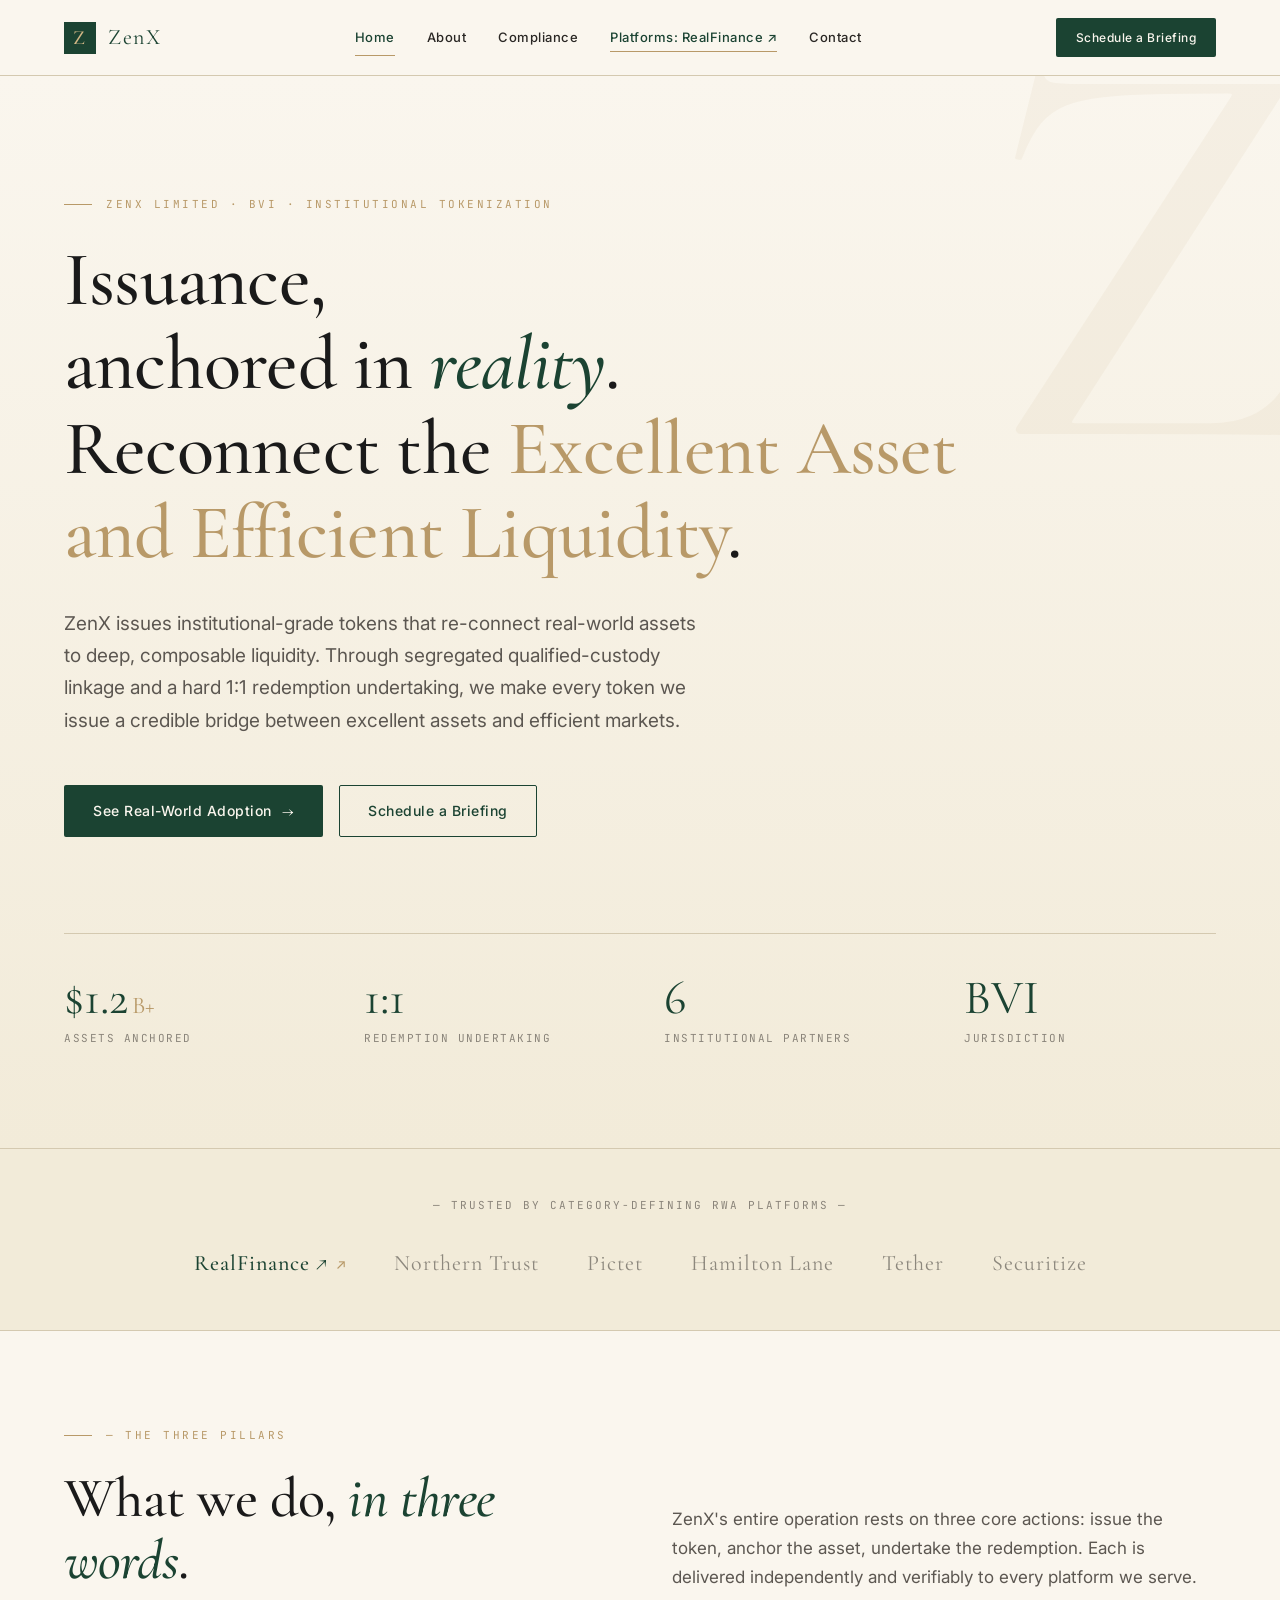
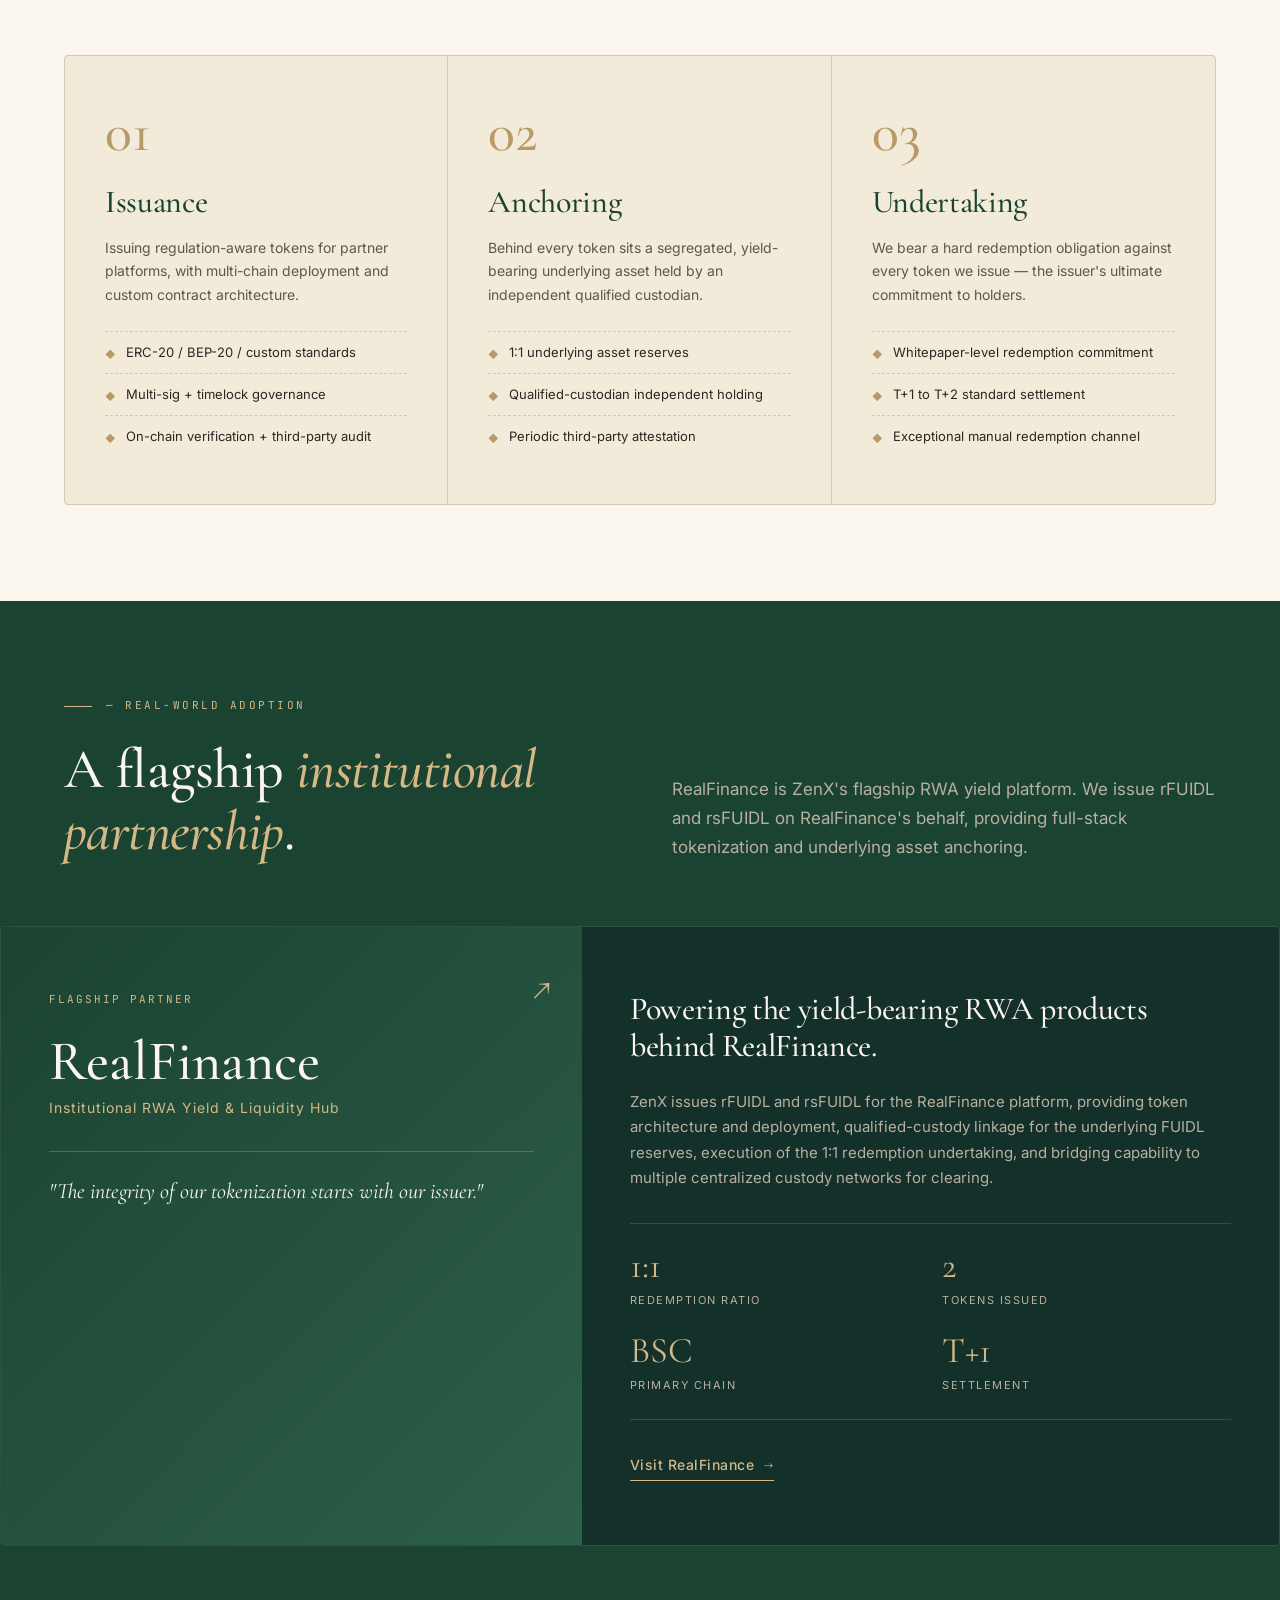
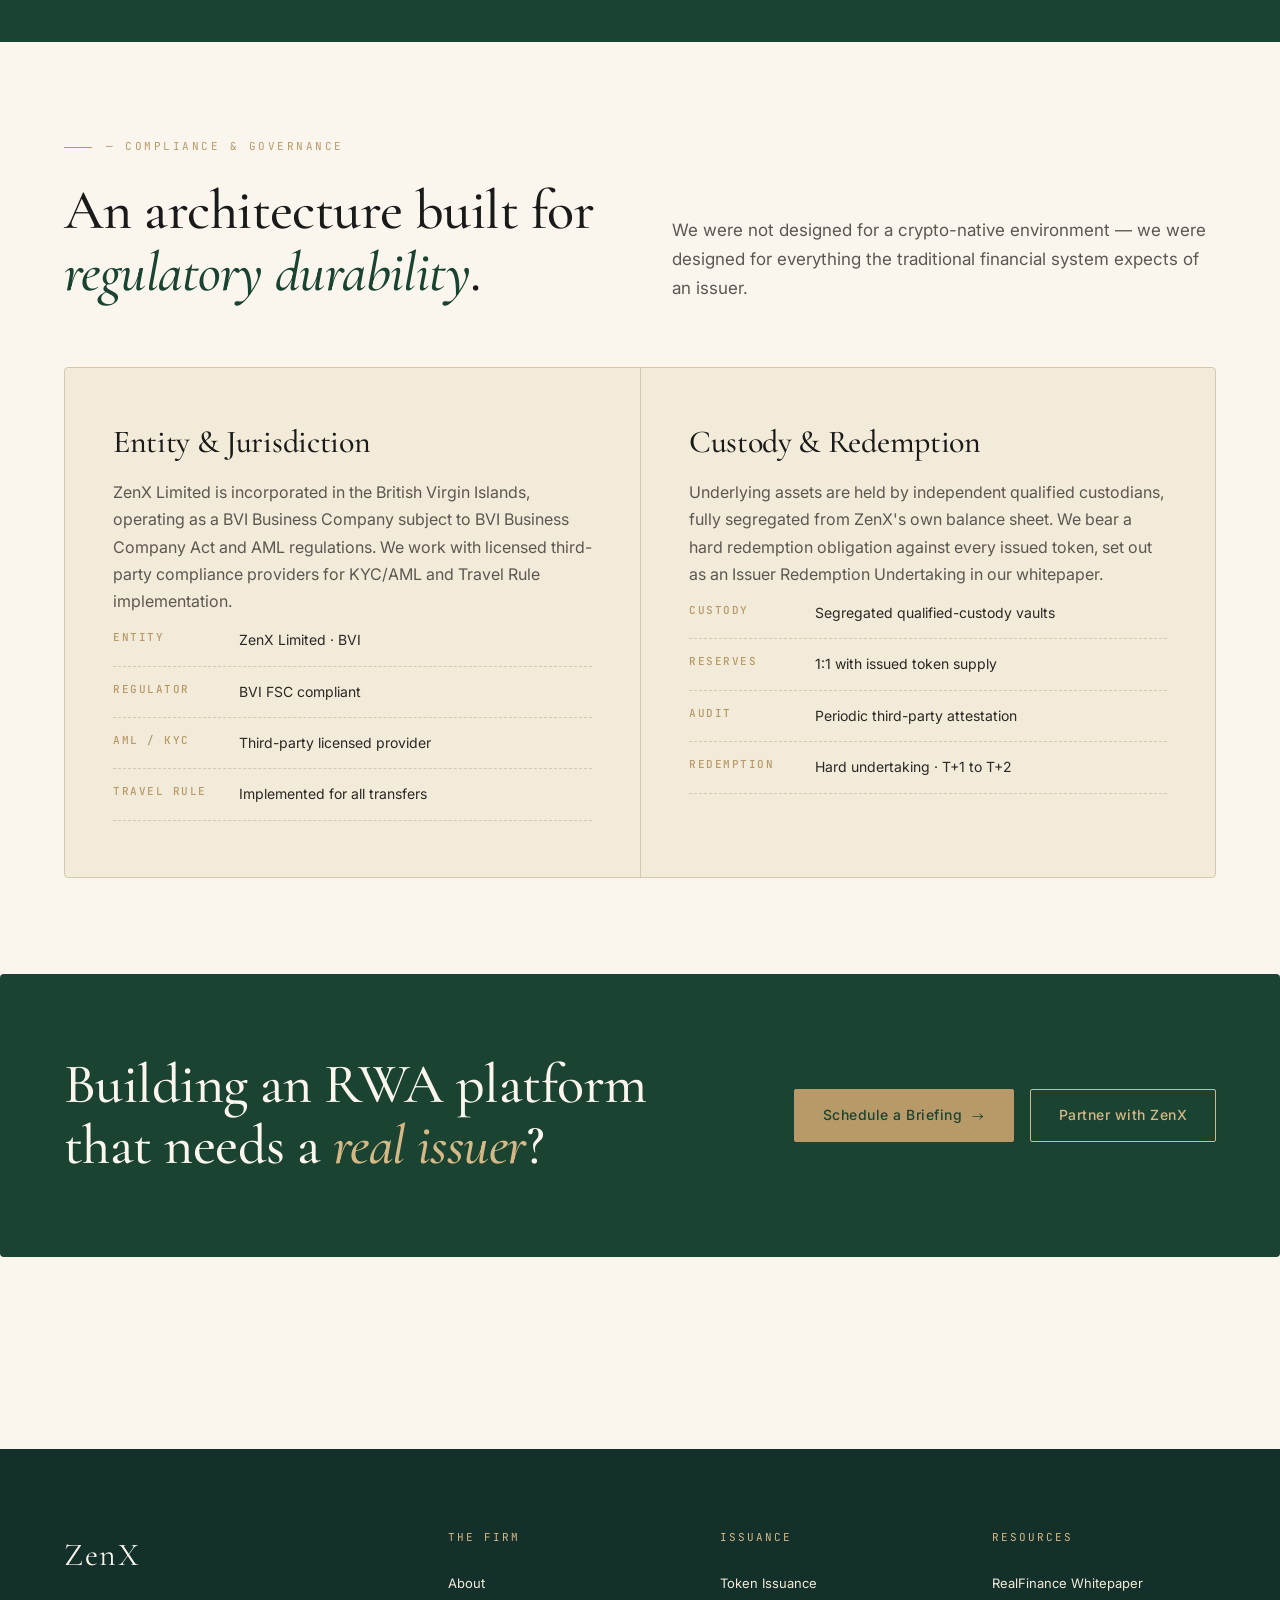
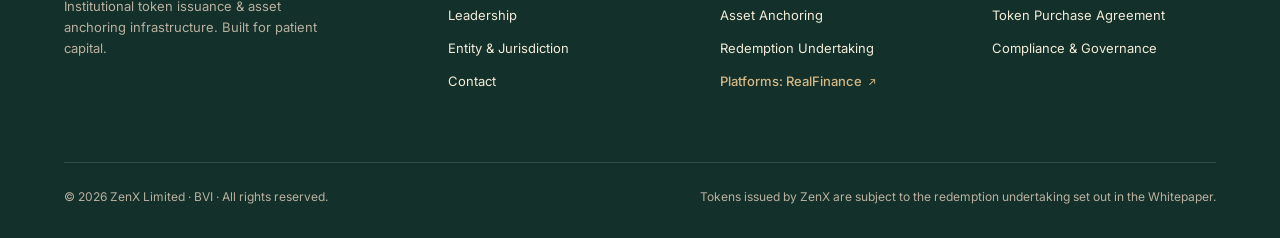
==== index.html @ 9ae42f59 "Initial ZenX MVP site — 4 pages, design system, real-world adoption, RealFinance integration" ====
<!DOCTYPE html>
<html lang="en">
<head>
<meta charset="UTF-8">
<meta name="viewport" content="width=device-width, initial-scale=1.0">
<title>ZenX — Institutional Token Issuance &amp; Asset Anchoring</title>
<meta name="description" content="ZenX is the issuance and underlying-asset anchoring infrastructure for institutional RWA platforms. End-to-end tokenization, segregated qualified-custody linkage, and a hard 1:1 redemption undertaking.">
<link rel="icon" type="image/svg+xml" href="data:image/svg+xml,%3Csvg xmlns='http://www.w3.org/2000/svg' viewBox='0 0 100 100'%3E%3Crect width='100' height='100' fill='%231B4332'/%3E%3Ctext x='50' y='68' font-family='serif' font-size='64' fill='%23D4B886' text-anchor='middle'%3EZ%3C/text%3E%3C/svg%3E">
<link rel="preconnect" href="https://fonts.googleapis.com">
<link rel="preconnect" href="https://fonts.gstatic.com" crossorigin>
<link href="https://fonts.googleapis.com/css2?family=Cormorant+Garamond:ital,wght@0,300;0,400;0,500;0,600;0,700;1,400;1,500&family=Inter:wght@300;400;500;600;700&family=JetBrains+Mono:wght@400;500&display=swap" rel="stylesheet">
<link rel="stylesheet" href="assets/css/style.css">
</head>
<body>

<!-- ========== HEADER ========== -->
<header class="site-header">
  <nav class="nav">
    <a href="index.html" class="logo">
      <span class="logo-mark">Z</span>
      <span>ZenX</span>
    </a>
    <div class="nav-links">
      <a href="index.html" class="is-active">Home</a>
      <a href="about.html">About</a>
      <a href="compliance.html">Compliance</a>
      <a href="index.html#adoption" class="is-rf">Platforms: RealFinance ↗</a>
      <a href="contact.html">Contact</a>
    </div>
    <a href="contact.html" class="nav-cta">Schedule a Briefing</a>
    <button class="nav-toggle" aria-label="Toggle navigation">
      <span></span><span></span><span></span>
    </button>
  </nav>
</header>

<!-- ========== HERO ========== -->
<section class="hero">
  <div class="hero-inner">
    <div class="eyebrow">ZenX Limited · BVI · Institutional Tokenization</div>
    <h1>Issuance,<br>anchored in <em>reality</em>.<br>Reconnect the <span class="gold">Excellent Asset<br>and Efficient Liquidity</span>.</h1>
    <p>ZenX issues institutional-grade tokens that re-connect real-world assets to deep, composable liquidity. Through segregated qualified-custody linkage and a hard 1:1 redemption undertaking, we make every token we issue a credible bridge between excellent assets and efficient markets.</p>
    <div class="hero-actions">
      <a href="#adoption" class="btn btn-primary">See Real-World Adoption <span class="arrow">→</span></a>
      <a href="contact.html" class="btn btn-secondary">Schedule a Briefing</a>
    </div>

    <div class="hero-meta">
      <div class="hero-meta-item">
        <div class="num">$1.2<span class="unit">B+</span></div>
        <div class="label">Assets Anchored</div>
      </div>
      <div class="hero-meta-item">
        <div class="num">1:1</div>
        <div class="label">Redemption Undertaking</div>
      </div>
      <div class="hero-meta-item">
        <div class="num">6</div>
        <div class="label">Institutional Partners</div>
      </div>
      <div class="hero-meta-item">
        <div class="num">BVI</div>
        <div class="label">Jurisdiction</div>
      </div>
    </div>
  </div>
</section>

<!-- ========== TRUST STRIP ========== -->
<section class="trust-strip">
  <div class="trust-label">— Trusted by category-defining RWA platforms —</div>
  <div class="trust-logos">
    <a href="https://www.realfinance.cc" target="_blank" rel="noopener" class="trust-logo active">RealFinance ↗</a>
    <span class="trust-logo">Northern Trust</span>
    <span class="trust-logo">Pictet</span>
    <span class="trust-logo">Hamilton Lane</span>
    <span class="trust-logo">Tether</span>
    <span class="trust-logo">Securitize</span>
  </div>
</section>

<!-- ========== THREE PILLARS ========== -->
<section class="section">
  <div class="section-header">
    <div>
      <div class="eyebrow">— The Three Pillars</div>
      <h2>What we do, <em>in three words</em>.</h2>
    </div>
    <p class="lead">ZenX's entire operation rests on three core actions: issue the token, anchor the asset, undertake the redemption. Each is delivered independently and verifiably to every platform we serve.</p>
  </div>

  <div class="pillars">
    <div class="pillar reveal">
      <div class="pillar-num">01</div>
      <h3>Issuance</h3>
      <p class="pillar-desc">Issuing regulation-aware tokens for partner platforms, with multi-chain deployment and custom contract architecture.</p>
      <ul class="pillar-features">
        <li>ERC-20 / BEP-20 / custom standards</li>
        <li>Multi-sig + timelock governance</li>
        <li>On-chain verification + third-party audit</li>
      </ul>
    </div>
    <div class="pillar reveal">
      <div class="pillar-num">02</div>
      <h3>Anchoring</h3>
      <p class="pillar-desc">Behind every token sits a segregated, yield-bearing underlying asset held by an independent qualified custodian.</p>
      <ul class="pillar-features">
        <li>1:1 underlying asset reserves</li>
        <li>Qualified-custodian independent holding</li>
        <li>Periodic third-party attestation</li>
      </ul>
    </div>
    <div class="pillar reveal">
      <div class="pillar-num">03</div>
      <h3>Undertaking</h3>
      <p class="pillar-desc">We bear a hard redemption obligation against every token we issue — the issuer's ultimate commitment to holders.</p>
      <ul class="pillar-features">
        <li>Whitepaper-level redemption commitment</li>
        <li>T+1 to T+2 standard settlement</li>
        <li>Exceptional manual redemption channel</li>
      </ul>
    </div>
  </div>
</section>

<!-- ========== ADOPTION · RealFinance Featured ========== -->
<section class="case-section" id="adoption">
  <div class="section-header" style="margin-bottom: 0;">
    <div>
      <div class="eyebrow">— Real-World Adoption</div>
      <h2>A flagship <em>institutional partnership</em>.</h2>
    </div>
    <p class="lead">RealFinance is ZenX's flagship RWA yield platform. We issue rFUIDL and rsFUIDL on RealFinance's behalf, providing full-stack tokenization and underlying asset anchoring.</p>
  </div>

  <div class="case-card reveal">
    <div class="case-left">
      <div class="case-tag">Flagship Partner</div>
      <div class="case-partner-name">RealFinance</div>
      <div class="case-partner-sub">Institutional RWA Yield &amp; Liquidity Hub</div>
      <div class="case-quote">"The integrity of our tokenization starts with our issuer."</div>
    </div>
    <div class="case-right">
      <h3 class="case-right-title">Powering the yield-bearing RWA products behind RealFinance.</h3>
      <p class="case-right-body">ZenX issues rFUIDL and rsFUIDL for the RealFinance platform, providing token architecture and deployment, qualified-custody linkage for the underlying FUIDL reserves, execution of the 1:1 redemption undertaking, and bridging capability to multiple centralized custody networks for clearing.</p>
      <div class="case-stats">
        <div class="case-stat">
          <div class="num">1:1</div>
          <div class="label">Redemption Ratio</div>
        </div>
        <div class="case-stat">
          <div class="num">2</div>
          <div class="label">Tokens Issued</div>
        </div>
        <div class="case-stat">
          <div class="num">BSC</div>
          <div class="label">Primary Chain</div>
        </div>
        <div class="case-stat">
          <div class="num">T+1</div>
          <div class="label">Settlement</div>
        </div>
      </div>
      <a href="https://www.realfinance.cc" target="_blank" rel="noopener" class="case-link">Visit RealFinance</a>
    </div>
  </div>
</section>

<!-- ========== COMPLIANCE SNAPSHOT ========== -->
<section class="section">
  <div class="section-header">
    <div>
      <div class="eyebrow">— Compliance &amp; Governance</div>
      <h2>An architecture built for <em>regulatory durability</em>.</h2>
    </div>
    <p class="lead">We were not designed for a crypto-native environment — we were designed for everything the traditional financial system expects of an issuer.</p>
  </div>

  <div class="compliance reveal">
    <div class="compliance-col">
      <h3>Entity &amp; Jurisdiction</h3>
      <p>ZenX Limited is incorporated in the British Virgin Islands, operating as a BVI Business Company subject to BVI Business Company Act and AML regulations. We work with licensed third-party compliance providers for KYC/AML and Travel Rule implementation.</p>
      <ul class="compliance-list">
        <li><strong>Entity</strong><span>ZenX Limited · BVI</span></li>
        <li><strong>Regulator</strong><span>BVI FSC compliant</span></li>
        <li><strong>AML / KYC</strong><span>Third-party licensed provider</span></li>
        <li><strong>Travel Rule</strong><span>Implemented for all transfers</span></li>
      </ul>
    </div>
    <div class="compliance-col">
      <h3>Custody &amp; Redemption</h3>
      <p>Underlying assets are held by independent qualified custodians, fully segregated from ZenX's own balance sheet. We bear a hard redemption obligation against every issued token, set out as an Issuer Redemption Undertaking in our whitepaper.</p>
      <ul class="compliance-list">
        <li><strong>Custody</strong><span>Segregated qualified-custody vaults</span></li>
        <li><strong>Reserves</strong><span>1:1 with issued token supply</span></li>
        <li><strong>Audit</strong><span>Periodic third-party attestation</span></li>
        <li><strong>Redemption</strong><span>Hard undertaking · T+1 to T+2</span></li>
      </ul>
    </div>
  </div>
</section>

<!-- ========== CTA STRIP ========== -->
<section class="section" style="padding-top: 0;">
  <div class="cta-strip">
    <h2>Building an RWA platform that needs a <em>real issuer</em>?</h2>
    <div class="actions">
      <a href="contact.html" class="btn btn-gold">Schedule a Briefing <span class="arrow">→</span></a>
      <a href="mailto:partners@zenx.io" class="btn btn-secondary">Partner with ZenX</a>
    </div>
  </div>
</section>

<!-- ========== FOOTER ========== -->
<footer class="site-footer">
  <div class="footer-inner">
    <div class="footer-top">
      <div>
        <div class="footer-logo">ZenX</div>
        <div class="footer-tagline">Institutional token issuance &amp; asset anchoring infrastructure. Built for patient capital.</div>
      </div>
      <div class="footer-col">
        <div class="footer-col-title">The Firm</div>
        <ul>
          <li><a href="about.html">About</a></li>
          <li><a href="about.html#leadership">Leadership</a></li>
          <li><a href="compliance.html">Entity &amp; Jurisdiction</a></li>
          <li><a href="contact.html">Contact</a></li>
        </ul>
      </div>
      <div class="footer-col">
        <div class="footer-col-title">Issuance</div>
        <ul>
          <li><a href="assets/docs/RealFinance-WhitePaper.pdf" target="_blank" rel="noopener" download>Token Issuance</a></li>
          <li><a href="assets/docs/RFUIDL-Venus-DDQ.docx" target="_blank" rel="noopener" download>Asset Anchoring</a></li>
          <li><a href="assets/docs/ZenX-Token-Purchase-Agreement.docx" target="_blank" rel="noopener" download>Redemption Undertaking</a></li>
          <li><a href="https://www.realfinance.cc" target="_blank" rel="noopener" class="featured">Platforms: RealFinance</a></li>
        </ul>
      </div>
      <div class="footer-col">
        <div class="footer-col-title">Resources</div>
        <ul>
          <li><a href="https://tenetio.gitbook.io/realfinance/" target="_blank" rel="noopener">RealFinance Whitepaper</a></li>
          <li><a href="assets/docs/ZenX-Token-Purchase-Agreement.docx" target="_blank" rel="noopener" download>Token Purchase Agreement</a></li>
          <li><a href="compliance.html">Compliance &amp; Governance</a></li>
        </ul>
      </div>
    </div>
    <div class="footer-bottom">
      <div>© <span data-year>2026</span> ZenX Limited · BVI · All rights reserved.</div>
      <div>Tokens issued by ZenX are subject to the redemption undertaking set out in the Whitepaper.</div>
    </div>
  </div>
</footer>

<script src="assets/js/main.js"></script>
</body>
</html>
---- assets/css/style.css ----
/* =================================================================
   ZenX MVP — Design System
   Warm Compliant · Deep Forest + Antique Gold + Warm Ivory
   ================================================================= */

:root {
  /* Backgrounds */
  --bg: #FAF6EE;
  --bg-card: #F2EBD9;
  --bg-elev: #EBE1C7;
  --bg-dark: #1B4332;
  --bg-darker: #14302A;

  /* Brand */
  --green: #1B4332;
  --green-2: #2D5F4A;
  --green-3: #52766A;
  --gold: #B89968;
  --gold-2: #D4B886;
  --gold-3: #E5D2A8;

  /* Text */
  --ink: #1A1A1A;
  --ink-2: #2A2724;
  --ink-mute: #5C5751;
  --ink-soft: #8A847A;
  --ink-on-dark: #F2EBD9;
  --ink-on-dark-mute: #B8B0A0;

  /* Borders */
  --border: #D4C9B0;
  --border-soft: #E5DCC4;
  --border-dark: #2D5040;

  /* Type */
  --serif: "Cormorant Garamond", "Source Han Serif SC", "Songti SC", "Noto Serif SC", Georgia, serif;
  --sans: "Inter", -apple-system, BlinkMacSystemFont, "PingFang SC", "Microsoft YaHei", sans-serif;
  --mono: "JetBrains Mono", ui-monospace, "SF Mono", monospace;

  /* Layout */
  --maxw: 1280px;
  --pad: 64px;
  --radius: 4px;

  /* Motion */
  --ease: cubic-bezier(0.4, 0, 0.2, 1);
}

/* ===== Reset ===== */
*, *::before, *::after { margin: 0; padding: 0; box-sizing: border-box; }
html { scroll-behavior: smooth; -webkit-text-size-adjust: 100%; }
body {
  font-family: var(--sans);
  background: var(--bg);
  color: var(--ink);
  line-height: 1.6;
  -webkit-font-smoothing: antialiased;
  -moz-osx-font-smoothing: grayscale;
  font-size: 16px;
}
img, svg { max-width: 100%; display: block; }
a { color: inherit; text-decoration: none; }
ul { list-style: none; }
button, input, textarea, select {
  font: inherit; color: inherit;
  background: none; border: none; outline: none;
}
button { cursor: pointer; }

/* ===== Layout helpers ===== */
.container { max-width: var(--maxw); margin: 0 auto; padding: 0 var(--pad); }
@media (max-width: 900px) { :root { --pad: 24px; } }

/* ===== Typography ===== */
h1, h2, h3, h4 { font-family: var(--serif); font-weight: 500; line-height: 1.1; letter-spacing: -0.01em; color: var(--ink); }
h1 { font-size: clamp(40px, 6vw, 88px); }
h2 { font-size: clamp(32px, 4.5vw, 56px); }
h3 { font-size: clamp(22px, 2.5vw, 32px); }
h4 { font-size: clamp(18px, 2vw, 24px); }
em { font-style: italic; color: var(--green); }
p { color: var(--ink-mute); line-height: 1.7; }

.eyebrow {
  font-family: var(--mono);
  font-size: 11px;
  letter-spacing: 2.5px;
  text-transform: uppercase;
  color: var(--gold);
  display: flex;
  align-items: center;
  gap: 14px;
  margin-bottom: 24px;
}
.eyebrow::before { content: ""; width: 28px; height: 1px; background: var(--gold); }
.eyebrow.center { justify-content: center; }
.eyebrow.center::after { content: ""; width: 28px; height: 1px; background: var(--gold); }

.lead { font-size: 17px; color: var(--ink-mute); line-height: 1.7; max-width: 720px; }

/* ===== Header / Nav ===== */
.site-header {
  position: sticky; top: 0; z-index: 100;
  background: rgba(250, 246, 238, 0.92);
  backdrop-filter: blur(14px);
  -webkit-backdrop-filter: blur(14px);
  border-bottom: 1px solid var(--border);
}
.nav {
  display: flex; align-items: center; justify-content: space-between;
  padding: 18px var(--pad);
  max-width: var(--maxw);
  margin: 0 auto;
}
.logo {
  display: flex; align-items: center; gap: 12px;
  font-family: var(--serif); font-size: 22px;
  color: var(--green); letter-spacing: 1.5px;
}
.logo-mark {
  width: 32px; height: 32px;
  background: var(--green);
  color: var(--gold-2);
  display: flex; align-items: center; justify-content: center;
  font-family: var(--serif); font-size: 20px; font-weight: 500;
}
.nav-links { display: flex; gap: 32px; }
.nav-links a {
  font-size: 13px; font-weight: 500; color: var(--ink-2);
  letter-spacing: 0.5px;
  position: relative;
  padding: 4px 0;
  transition: color 0.2s var(--ease);
}
.nav-links a:hover { color: var(--green); }
.nav-links a.is-active { color: var(--green); }
.nav-links a.is-active::after {
  content: ""; position: absolute; bottom: -4px; left: 0; right: 0;
  height: 1px; background: var(--gold);
}
.nav-links a.is-rf {
  color: var(--green);
  border-bottom: 1px solid var(--gold);
  padding-bottom: 3px;
}
.nav-cta {
  font-size: 12px; padding: 10px 20px;
  background: var(--green); color: var(--bg);
  border-radius: 2px; font-weight: 500; letter-spacing: 0.5px;
  transition: background 0.2s var(--ease);
}
.nav-cta:hover { background: var(--green-2); }
.nav-toggle {
  display: none; background: none; border: none;
  width: 32px; height: 32px;
  position: relative;
}
.nav-toggle span {
  display: block; position: absolute; left: 6px; right: 6px;
  height: 1.5px; background: var(--green);
  transition: all 0.2s var(--ease);
}
.nav-toggle span:nth-child(1) { top: 11px; }
.nav-toggle span:nth-child(2) { top: 16px; }
.nav-toggle span:nth-child(3) { top: 21px; }
.nav-toggle.is-open span:nth-child(1) { transform: rotate(45deg); top: 16px; }
.nav-toggle.is-open span:nth-child(2) { opacity: 0; }
.nav-toggle.is-open span:nth-child(3) { transform: rotate(-45deg); top: 16px; }

@media (max-width: 900px) {
  .nav { padding: 14px var(--pad); }
  .nav-links {
    position: absolute; top: 100%; left: 0; right: 0;
    background: var(--bg);
    flex-direction: column; gap: 0;
    border-bottom: 1px solid var(--border);
    max-height: 0; overflow: hidden;
    transition: max-height 0.3s var(--ease);
  }
  .nav-links.is-open { max-height: 500px; }
  .nav-links a {
    padding: 16px var(--pad);
    border-top: 1px solid var(--border-soft);
  }
  .nav-cta { display: none; }
  .nav-toggle { display: block; }
  .nav-mobile-cta {
    display: block;
    padding: 16px var(--pad);
    background: var(--green);
    color: var(--bg);
    text-align: center;
    font-size: 13px;
    font-weight: 500;
    letter-spacing: 0.5px;
  }
}

/* ===== Buttons ===== */
.btn {
  display: inline-flex; align-items: center; gap: 10px;
  padding: 14px 28px;
  font-size: 14px; font-weight: 500; letter-spacing: 0.5px;
  border: 1px solid transparent; border-radius: 2px;
  transition: all 0.2s var(--ease);
  cursor: pointer;
}
.btn-primary { background: var(--green); color: var(--bg); }
.btn-primary:hover { background: var(--green-2); transform: translateY(-1px); }
.btn-secondary { background: transparent; color: var(--green); border-color: var(--green); }
.btn-secondary:hover { background: var(--green); color: var(--bg); }
.btn-gold { background: var(--gold); color: var(--bg); }
.btn-gold:hover { background: var(--gold-2); transform: translateY(-1px); }
.btn .arrow { font-family: var(--serif); font-size: 18px; line-height: 1; transition: transform 0.2s var(--ease); }
.btn:hover .arrow { transform: translateX(3px); }

/* ===== Hero ===== */
.hero {
  padding: 120px var(--pad) 100px;
  background: linear-gradient(180deg, var(--bg) 0%, var(--bg-card) 100%);
  position: relative;
  overflow: hidden;
}
.hero::before {
  content: "Z";
  position: absolute; right: -40px; top: -100px;
  font-family: var(--serif); font-size: 560px; font-weight: 500;
  color: var(--gold); opacity: 0.07; line-height: 1;
  pointer-events: none;
}
.hero-inner { position: relative; z-index: 1; max-width: var(--maxw); margin: 0 auto; }
.hero h1 { margin-bottom: 32px; max-width: 1000px; }
.hero h1 em { color: var(--green); }
.hero h1 .gold { color: var(--gold); }
.hero p { font-size: 19px; max-width: 640px; margin-bottom: 48px; }
.hero-actions { display: flex; gap: 16px; flex-wrap: wrap; }

.hero-meta {
  margin-top: 96px;
  padding-top: 40px;
  border-top: 1px solid var(--border);
  display: grid;
  grid-template-columns: repeat(4, 1fr);
  gap: 48px;
}
.hero-meta-item .num {
  font-family: var(--serif); font-size: 48px;
  color: var(--green); line-height: 1; margin-bottom: 8px;
}
.hero-meta-item .num .unit { font-size: 24px; color: var(--gold); margin-left: 4px; }
.hero-meta-item .label {
  font-family: var(--mono);
  font-size: 11px; letter-spacing: 1.5px;
  text-transform: uppercase; color: var(--ink-soft);
}
@media (max-width: 900px) {
  .hero { padding: 64px var(--pad) 48px; }
  .hero-meta { grid-template-columns: repeat(2, 1fr); gap: 32px; margin-top: 64px; }
}

/* ===== Section header ===== */
.section { padding: 96px 0; }
.section-header {
  display: grid;
  grid-template-columns: 1fr 1fr;
  gap: 64px;
  margin-bottom: 64px;
  align-items: end;
  max-width: var(--maxw);
  margin-left: auto; margin-right: auto;
  padding: 0 var(--pad);
}
.section-header h2 { max-width: 600px; }
@media (max-width: 900px) {
  .section { padding: 64px 0; }
  .section-header { grid-template-columns: 1fr; gap: 24px; padding: 0 var(--pad); margin-bottom: 40px; }
}

/* ===== Trust strip ===== */
.trust-strip {
  background: var(--bg-card);
  border-top: 1px solid var(--border);
  border-bottom: 1px solid var(--border);
  padding: 48px var(--pad);
  text-align: center;
}
.trust-label {
  font-family: var(--mono); font-size: 11px;
  letter-spacing: 2px; text-transform: uppercase;
  color: var(--ink-soft); margin-bottom: 32px;
}
.trust-logos {
  display: flex; justify-content: center; align-items: center;
  gap: 48px; flex-wrap: wrap;
  max-width: var(--maxw); margin: 0 auto;
}
.trust-logo {
  font-family: var(--serif); font-size: 22px;
  color: var(--ink-2); opacity: 0.5;
  letter-spacing: 1px;
  transition: opacity 0.2s var(--ease);
}
.trust-logo:hover { opacity: 0.8; }
.trust-logo.active { opacity: 1; color: var(--green); font-weight: 500; }
.trust-logo.active::after { content: " ↗"; color: var(--gold); font-family: var(--mono); font-size: 14px; }

/* ===== Three Pillars ===== */
.pillars {
  display: grid; grid-template-columns: repeat(3, 1fr);
  border: 1px solid var(--border); border-radius: var(--radius);
  background: var(--bg-card);
  margin: 0 var(--pad);
  max-width: calc(var(--maxw) - var(--pad) * 2);
  margin: 0 auto;
  overflow: hidden;
}
.pillar { padding: 48px 40px; border-right: 1px solid var(--border); }
.pillar:last-child { border-right: none; }
.pillar-num {
  font-family: var(--serif); font-size: 56px;
  color: var(--gold); line-height: 1; margin-bottom: 24px;
  font-weight: 500;
}
.pillar h3 { margin-bottom: 16px; color: var(--green); }
.pillar-desc { font-size: 14px; margin-bottom: 24px; }
.pillar-features li {
  padding: 10px 0; border-top: 1px dashed var(--border);
  font-size: 13px; color: var(--ink-2);
  display: flex; align-items: flex-start; gap: 10px;
}
.pillar-features li::before { content: "◆"; color: var(--gold); font-size: 10px; margin-top: 4px; }
@media (max-width: 900px) {
  .pillars { grid-template-columns: 1fr; margin: 0 var(--pad); }
  .pillar { border-right: none; border-bottom: 1px solid var(--border); }
  .pillar:last-child { border-bottom: none; }
}

/* ===== Case study (RealFinance featured) ===== */
.case-section {
  background: var(--bg-dark);
  color: var(--ink-on-dark);
  padding: 96px 0;
}
.case-section .eyebrow { color: var(--gold-2); }
.case-section .eyebrow::before { background: var(--gold-2); }
.case-section h2 { color: var(--bg); }
.case-section h2 em { color: var(--gold-2); }
.case-section .lead { color: var(--ink-on-dark-mute); }
.case-card {
  display: grid; grid-template-columns: 1fr 1.2fr;
  background: var(--bg-darker);
  border: 1px solid var(--border-dark);
  border-radius: var(--radius);
  overflow: hidden;
  max-width: var(--maxw);
  margin: 0 auto;
  margin-top: 64px;
}
.case-left {
  padding: 64px 48px;
  background: linear-gradient(135deg, var(--green) 0%, var(--green-2) 100%);
  color: var(--bg);
  position: relative;
}
.case-left::after {
  content: "↗";
  position: absolute; right: 32px; top: 32px;
  font-family: var(--serif); font-size: 36px;
  color: var(--gold-2);
}
.case-tag {
  font-family: var(--mono); font-size: 11px;
  letter-spacing: 2px; text-transform: uppercase;
  color: var(--gold-2); margin-bottom: 24px;
}
.case-partner-name {
  font-family: var(--serif); font-size: 56px;
  line-height: 1; margin-bottom: 8px; font-weight: 500;
}
.case-partner-sub { font-size: 14px; color: var(--gold-2); letter-spacing: 1px; margin-bottom: 32px; }
.case-quote {
  font-family: var(--serif); font-size: 22px;
  line-height: 1.4; font-style: italic; color: var(--bg);
  border-top: 1px solid rgba(212, 184, 134, 0.3);
  padding-top: 24px; margin-top: 32px;
}
.case-right { padding: 64px 48px; }
.case-right-title {
  font-family: var(--serif); font-size: 32px;
  color: var(--bg); margin-bottom: 24px;
  font-weight: 500; line-height: 1.15;
}
.case-right-body { font-size: 15px; line-height: 1.7; color: var(--ink-on-dark-mute); margin-bottom: 32px; }
.case-stats {
  display: grid; grid-template-columns: 1fr 1fr;
  gap: 24px; margin-bottom: 32px;
  padding: 24px 0;
  border-top: 1px solid var(--border-dark);
  border-bottom: 1px solid var(--border-dark);
}
.case-stat .num { font-family: var(--serif); font-size: 36px; color: var(--gold-2); line-height: 1; }
.case-stat .label { font-size: 11px; letter-spacing: 1.5px; text-transform: uppercase; color: var(--ink-on-dark-mute); margin-top: 8px; }
.case-link {
  display: inline-flex; align-items: center; gap: 10px;
  color: var(--gold-2); font-size: 14px; font-weight: 500;
  letter-spacing: 0.5px;
  border-bottom: 1px solid var(--gold-2);
  padding-bottom: 4px;
}
.case-link::after { content: "→"; font-family: var(--serif); }
@media (max-width: 900px) {
  .case-card { grid-template-columns: 1fr; }
  .case-left, .case-right { padding: 40px 28px; }
  .case-partner-name { font-size: 40px; }
}

/* ===== Compliance block ===== */
.compliance {
  display: grid; grid-template-columns: 1fr 1fr;
  border: 1px solid var(--border);
  background: var(--bg-card);
  border-radius: var(--radius);
  overflow: hidden;
  max-width: var(--maxw);
  margin: 0 auto;
  margin: 0 var(--pad);
  max-width: calc(var(--maxw) - var(--pad) * 2);
  margin: 0 auto;
}
.compliance-col { padding: 56px 48px; }
.compliance-col + .compliance-col { border-left: 1px solid var(--border); }
.compliance h3 { margin-bottom: 20px; }
.compliance-list li {
  padding: 14px 0; border-bottom: 1px dashed var(--border);
  display: grid; grid-template-columns: 110px 1fr; gap: 16px;
  font-size: 14px;
}
.compliance-list li strong {
  font-family: var(--mono); font-size: 11px;
  letter-spacing: 1.5px; text-transform: uppercase;
  color: var(--gold); font-weight: 500;
}
.compliance-list li span { color: var(--ink-2); }
@media (max-width: 900px) {
  .compliance { grid-template-columns: 1fr; }
  .compliance-col + .compliance-col { border-left: none; border-top: 1px solid var(--border); }
  .compliance-col { padding: 40px 28px; }
}

/* ===== CTA strip ===== */
.cta-strip {
  background: var(--bg-dark);
  color: var(--bg);
  padding: 80px var(--pad);
  display: flex; align-items: center; justify-content: space-between;
  gap: 64px; flex-wrap: wrap;
  max-width: var(--maxw);
  margin: 0 auto;
  border-radius: var(--radius);
}
.cta-strip h2 { color: var(--bg); max-width: 640px; }
.cta-strip h2 em { color: var(--gold-2); }
.cta-strip .actions { display: flex; gap: 16px; flex-shrink: 0; flex-wrap: wrap; }
.cta-strip .btn-gold { background: var(--gold); color: var(--bg-dark); }
.cta-strip .btn-secondary { color: var(--gold-2); border-color: var(--gold-2); }
.cta-strip .btn-secondary:hover { background: var(--gold-2); color: var(--bg-dark); }

/* ===== Generic content (about/compliance pages) ===== */
.content-block {
  max-width: 880px;
  margin: 0 auto;
  padding: 0 var(--pad);
}
.content-block h2 { margin-bottom: 24px; }
.content-block h3 { margin-top: 48px; margin-bottom: 16px; color: var(--green); }
.content-block p { margin-bottom: 20px; font-size: 16px; }
.content-block p.lead { font-size: 19px; }
.content-block ul.list { margin: 20px 0; }
.content-block ul.list li {
  padding: 12px 0; border-bottom: 1px dashed var(--border);
  display: grid; grid-template-columns: 140px 1fr; gap: 16px;
  font-size: 15px;
}
.content-block ul.list li strong {
  font-family: var(--mono); font-size: 11px;
  letter-spacing: 1.5px; text-transform: uppercase;
  color: var(--gold); font-weight: 500;
}
.content-block ul.list li span { color: var(--ink-2); }

/* Quote block */
.quote-block {
  background: var(--bg-card);
  border-left: 3px solid var(--gold);
  padding: 32px 40px;
  border-radius: 0 var(--radius) var(--radius) 0;
  margin: 40px 0;
}
.quote-block p {
  font-family: var(--serif); font-size: 26px;
  font-style: italic; line-height: 1.4; color: var(--ink);
  margin-bottom: 16px;
}
.quote-block cite {
  font-family: var(--mono); font-size: 11px;
  letter-spacing: 1.5px; text-transform: uppercase;
  color: var(--ink-soft); font-style: normal;
}

/* ===== Contact form ===== */
.contact-grid {
  display: grid; grid-template-columns: 1.2fr 1fr;
  gap: 64px; max-width: var(--maxw);
  margin: 0 auto; padding: 0 var(--pad);
}
@media (max-width: 900px) { .contact-grid { grid-template-columns: 1fr; gap: 40px; } }

.form { display: flex; flex-direction: column; gap: 24px; }
.form-group { display: flex; flex-direction: column; gap: 8px; }
.form-group label {
  font-family: var(--mono); font-size: 11px;
  letter-spacing: 1.5px; text-transform: uppercase;
  color: var(--ink-soft); font-weight: 500;
}
.form-group input,
.form-group select,
.form-group textarea {
  padding: 14px 16px;
  background: var(--bg);
  border: 1px solid var(--border);
  border-radius: var(--radius);
  font-size: 15px;
  color: var(--ink);
  transition: border-color 0.2s var(--ease);
}
.form-group input:focus,
.form-group select:focus,
.form-group textarea:focus {
  border-color: var(--green);
}
.form-group textarea { resize: vertical; min-height: 120px; }
.form-row { display: grid; grid-template-columns: 1fr 1fr; gap: 24px; }
@media (max-width: 600px) { .form-row { grid-template-columns: 1fr; } }
.form-help { font-size: 12px; color: var(--ink-soft); }
.form-success {
  padding: 16px 20px;
  background: rgba(45, 106, 79, 0.1);
  border: 1px solid var(--success);
  border-radius: var(--radius);
  color: var(--success);
  font-size: 14px;
  display: none;
}
.form-success.is-shown { display: block; }

.contact-info {
  background: var(--bg-card);
  padding: 48px 40px;
  border-radius: var(--radius);
  border: 1px solid var(--border);
}
.contact-info h3 { color: var(--green); margin-bottom: 24px; }
.contact-info-item { padding: 16px 0; border-bottom: 1px dashed var(--border); }
.contact-info-item:last-child { border-bottom: none; }
.contact-info-item .label {
  font-family: var(--mono); font-size: 11px;
  letter-spacing: 1.5px; text-transform: uppercase;
  color: var(--ink-soft); margin-bottom: 6px;
}
.contact-info-item .value { font-size: 16px; color: var(--ink-2); }
.contact-info-item .value a { color: var(--green); border-bottom: 1px solid var(--gold); }

/* ===== Footer ===== */
.site-footer {
  background: var(--bg-darker);
  color: var(--ink-on-dark);
  padding: 80px var(--pad) 32px;
  margin-top: 96px;
}
.footer-inner { max-width: var(--maxw); margin: 0 auto; }
.footer-top {
  display: grid;
  grid-template-columns: 1.5fr 1fr 1fr 1fr;
  gap: 48px;
  margin-bottom: 64px;
}
.footer-logo {
  font-family: var(--serif); font-size: 32px;
  color: var(--bg); margin-bottom: 16px;
  letter-spacing: 1.5px;
}
.footer-tagline { font-size: 13px; color: var(--ink-on-dark-mute); line-height: 1.6; max-width: 280px; }
.footer-col-title {
  font-family: var(--mono); font-size: 11px;
  letter-spacing: 2px; text-transform: uppercase;
  color: var(--gold-2); margin-bottom: 20px;
}
.footer-col li { padding: 6px 0; font-size: 13px; }
.footer-col a { color: var(--ink-on-dark); transition: color 0.2s var(--ease); }
.footer-col a:hover { color: var(--gold-2); }
.footer-col a.featured { color: var(--gold-2); font-weight: 500; }
.footer-col a.featured::after { content: " ↗"; font-family: var(--mono); font-size: 11px; }
.footer-bottom {
  border-top: 1px solid var(--border-dark);
  padding-top: 24px;
  display: flex; justify-content: space-between;
  font-size: 12px; color: var(--ink-on-dark-mute);
  flex-wrap: wrap; gap: 12px;
}
@media (max-width: 900px) {
  .site-footer { padding: 64px var(--pad) 24px; margin-top: 64px; }
  .footer-top { grid-template-columns: 1fr 1fr; gap: 32px; }
  .footer-bottom { flex-direction: column; }
}

/* ===== Sub-page hero (compact) ===== */
.sub-hero {
  padding: 100px var(--pad) 64px;
  background: linear-gradient(180deg, var(--bg) 0%, var(--bg-card) 100%);
  border-bottom: 1px solid var(--border);
}
.sub-hero-inner { max-width: var(--maxw); margin: 0 auto; }
.sub-hero h1 { max-width: 880px; margin-bottom: 24px; }
.sub-hero .lead { max-width: 720px; }
@media (max-width: 900px) { .sub-hero { padding: 64px var(--pad) 40px; } }

/* ===== Misc utilities ===== */
.mt-32 { margin-top: 32px; }
.mt-64 { margin-top: 64px; }
.mb-32 { margin-bottom: 32px; }
.text-center { text-align: center; }

/* Reveal animation */
.reveal {
  opacity: 0; transform: translateY(20px);
  transition: opacity 0.6s var(--ease), transform 0.6s var(--ease);
}
.reveal.is-shown { opacity: 1; transform: translateY(0); }
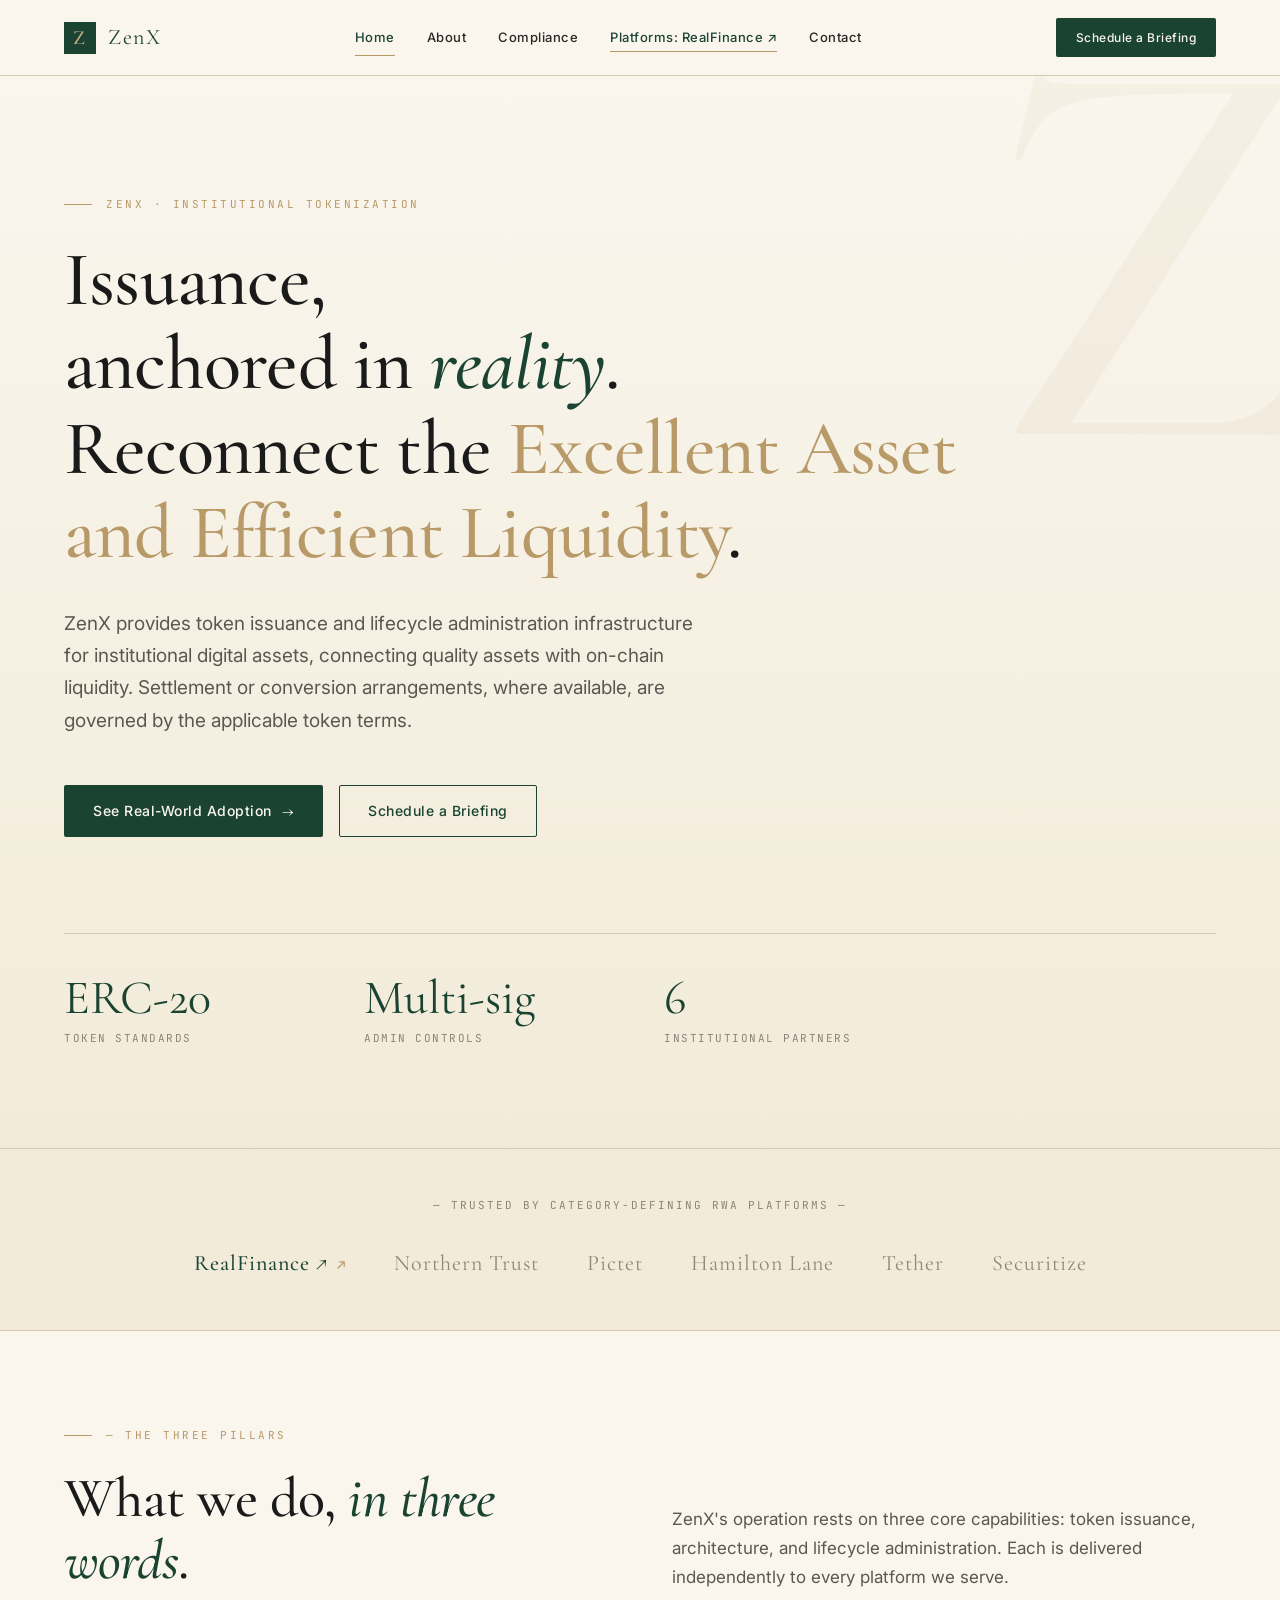
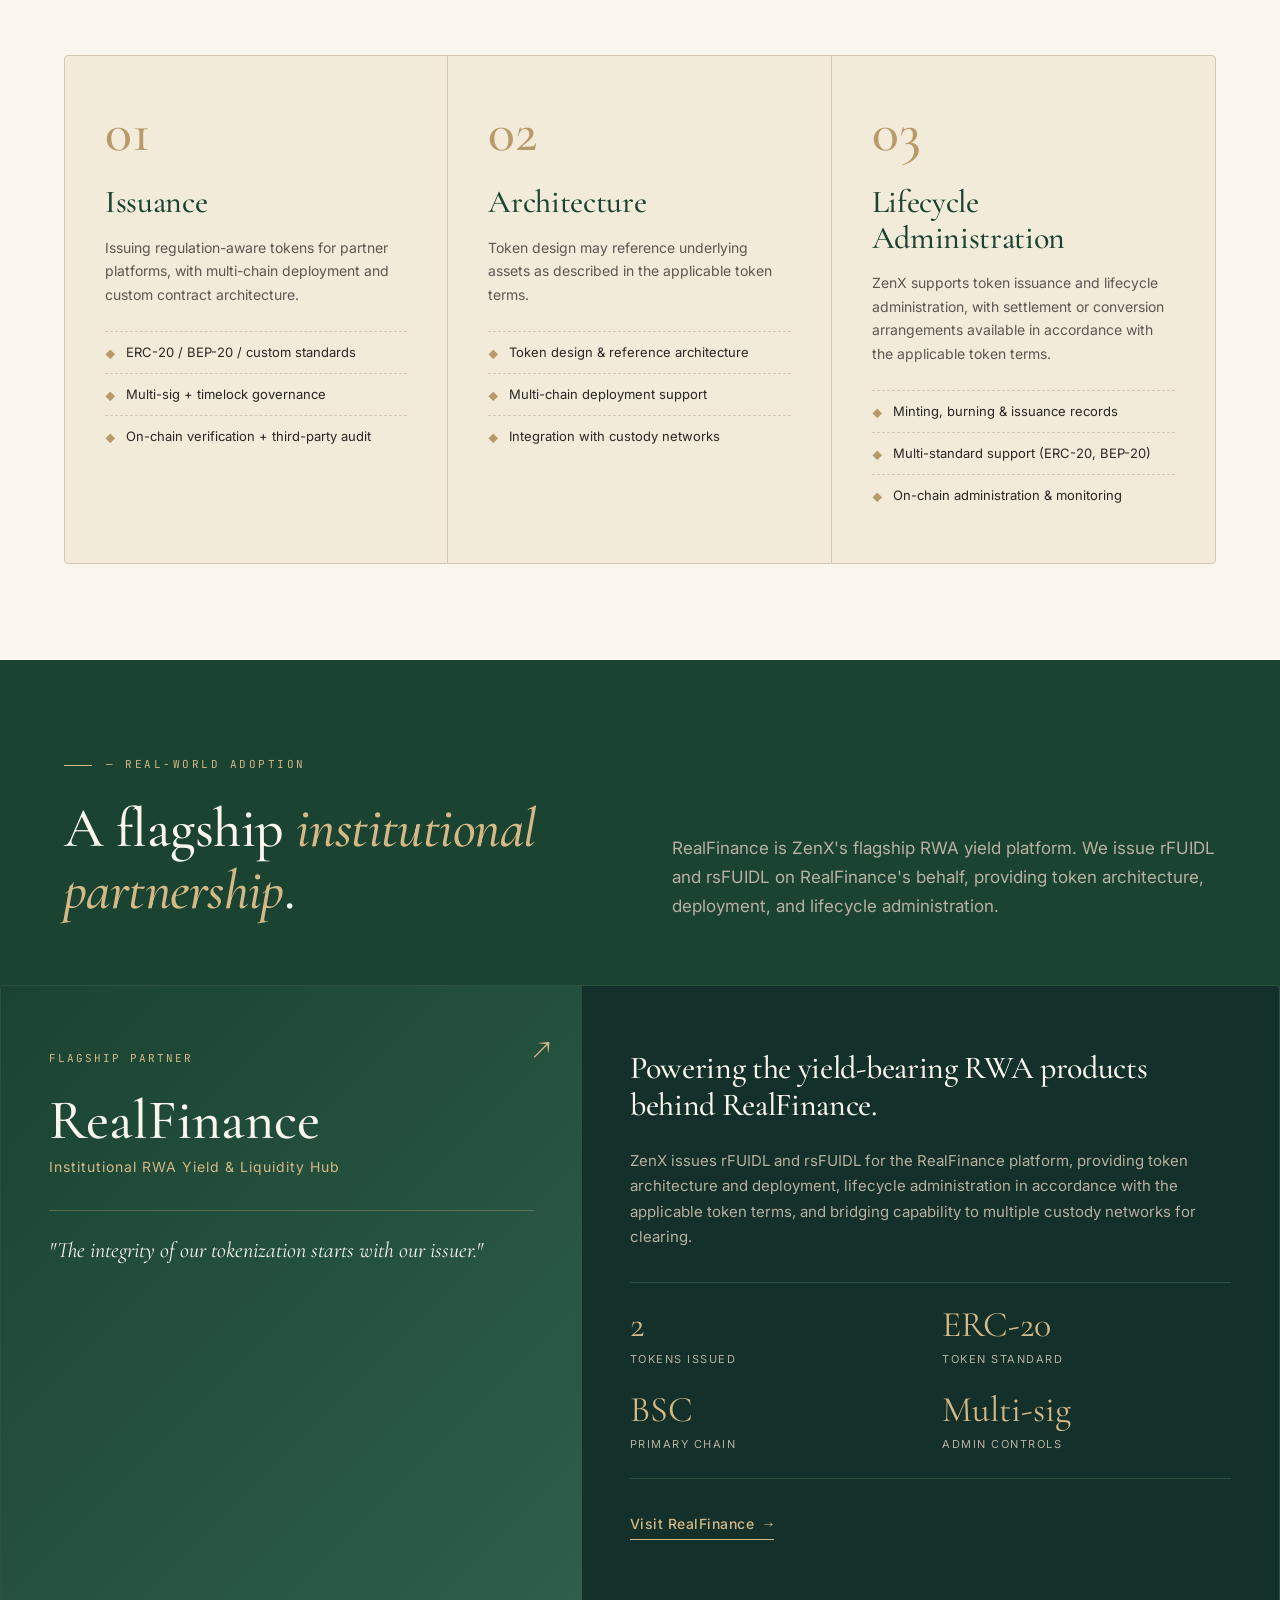
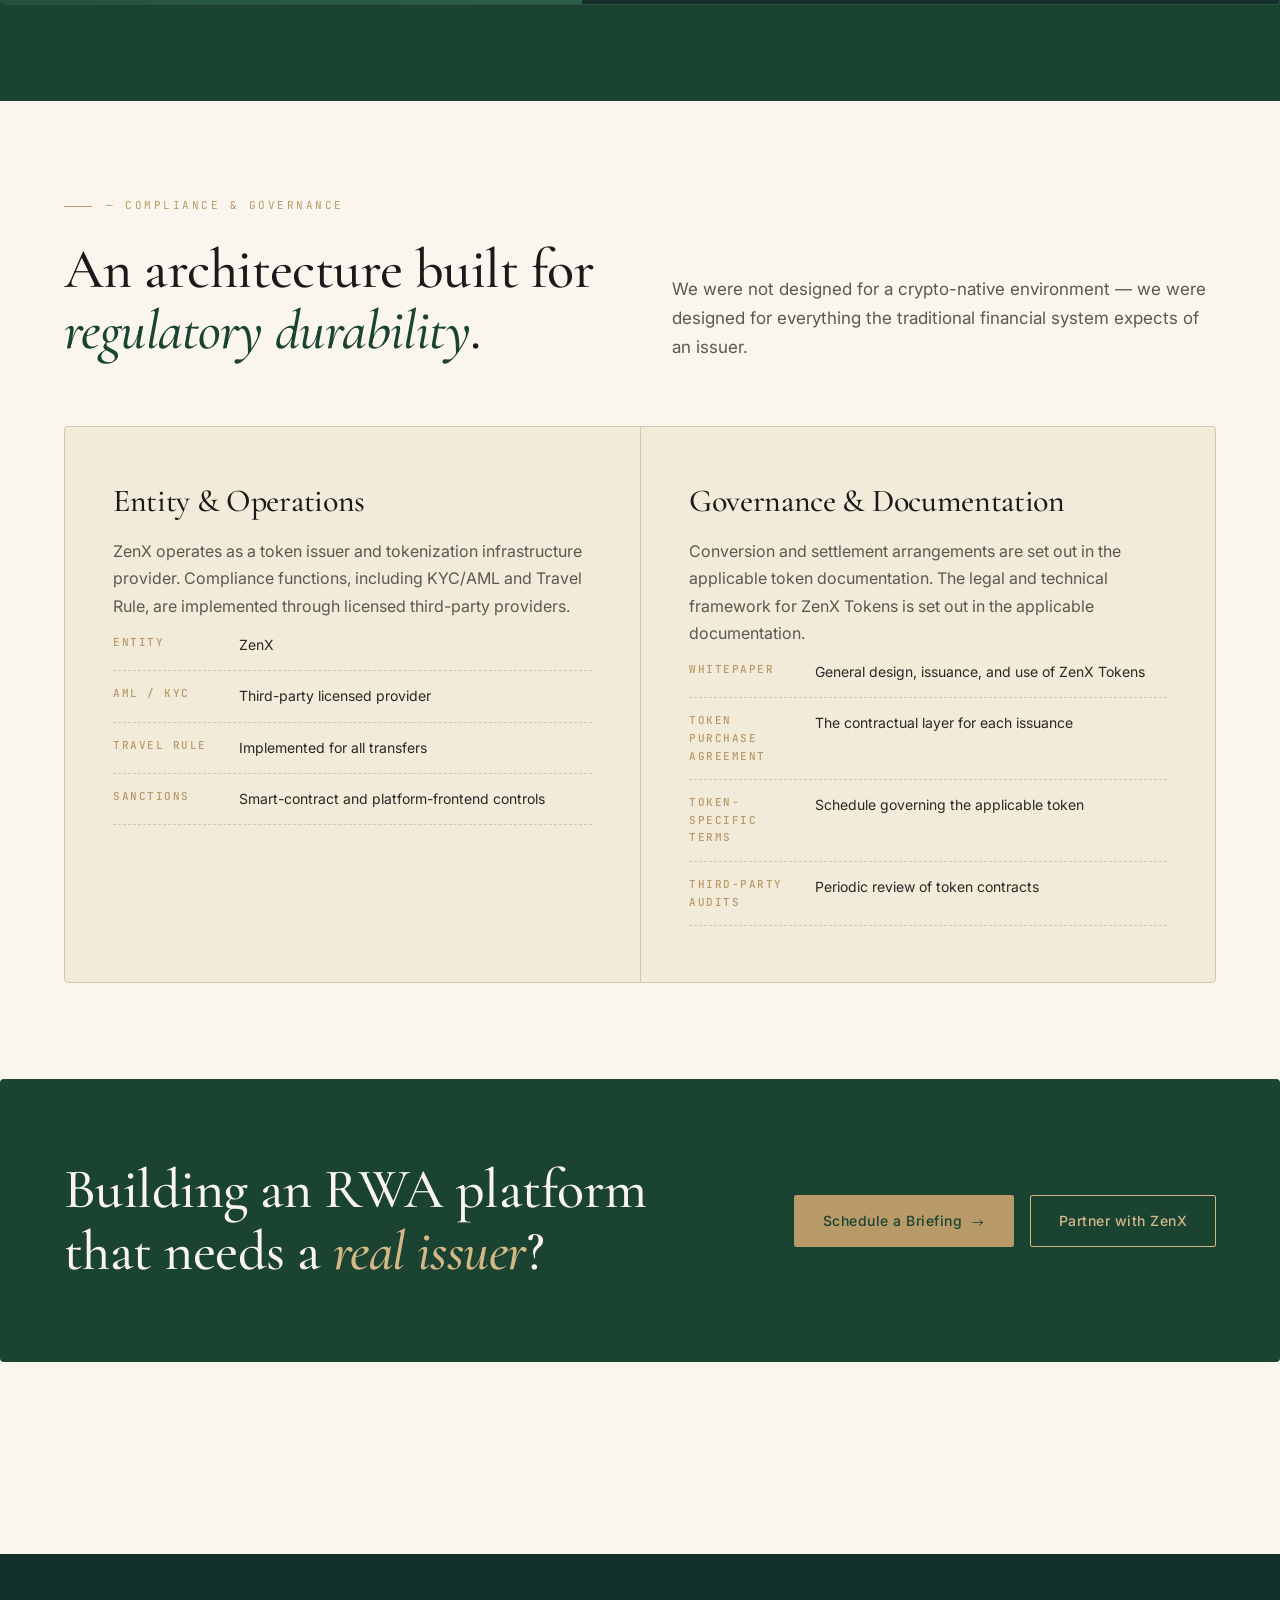
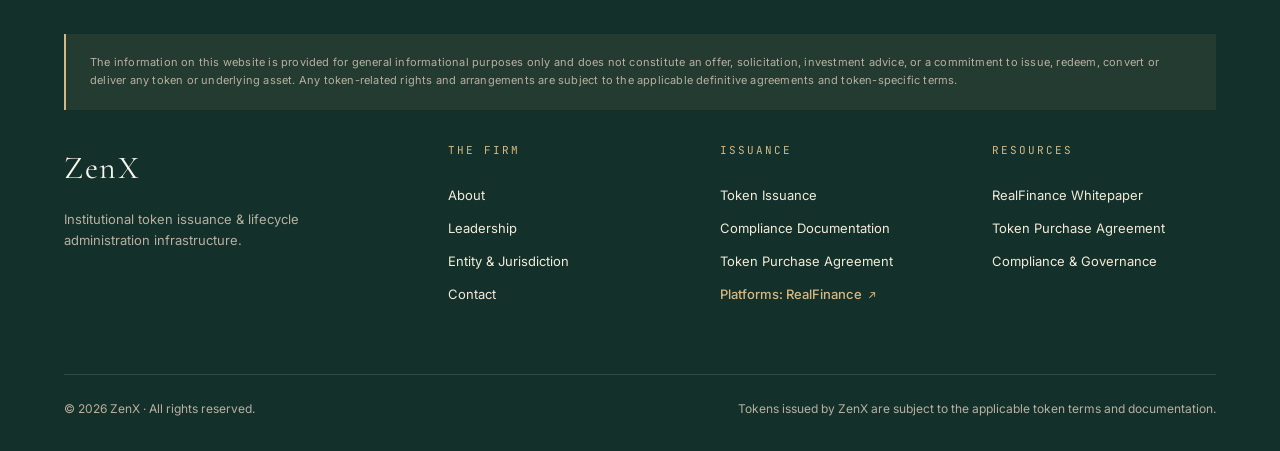
==== commit 8f6a1158: "Hankun compliance review: remove BVI, soften commitments, add disclaimers - Delete all BVI / British" ====
--- a/index.html
+++ b/index.html
@@ -3,8 +3,8 @@
 <head>
 <meta charset="UTF-8">
 <meta name="viewport" content="width=device-width, initial-scale=1.0">
-<title>ZenX — Institutional Token Issuance &amp; Asset Anchoring</title>
-<meta name="description" content="ZenX is the issuance and underlying-asset anchoring infrastructure for institutional RWA platforms. End-to-end tokenization, segregated qualified-custody linkage, and a hard 1:1 redemption undertaking.">
+<title>ZenX — Institutional Tokenization</title>
+<meta name="description" content="ZenX is a token issuer and tokenization infrastructure provider for institutional digital-asset platforms.">
 <link rel="icon" type="image/svg+xml" href="data:image/svg+xml,%3Csvg xmlns='http://www.w3.org/2000/svg' viewBox='0 0 100 100'%3E%3Crect width='100' height='100' fill='%231B4332'/%3E%3Ctext x='50' y='68' font-family='serif' font-size='64' fill='%23D4B886' text-anchor='middle'%3EZ%3C/text%3E%3C/svg%3E">
 <link rel="preconnect" href="https://fonts.googleapis.com">
 <link rel="preconnect" href="https://fonts.gstatic.com" crossorigin>
@@ -37,9 +37,9 @@
 <!-- ========== HERO ========== -->
 <section class="hero">
   <div class="hero-inner">
-    <div class="eyebrow">ZenX Limited · BVI · Institutional Tokenization</div>
+    <div class="eyebrow">ZenX · Institutional Tokenization</div>
     <h1>Issuance,<br>anchored in <em>reality</em>.<br>Reconnect the <span class="gold">Excellent Asset<br>and Efficient Liquidity</span>.</h1>
-    <p>ZenX issues institutional-grade tokens that re-connect real-world assets to deep, composable liquidity. Through segregated qualified-custody linkage and a hard 1:1 redemption undertaking, we make every token we issue a credible bridge between excellent assets and efficient markets.</p>
+    <p>ZenX provides token issuance and lifecycle administration infrastructure for institutional digital assets, connecting quality assets with on-chain liquidity. Settlement or conversion arrangements, where available, are governed by the applicable token terms.</p>
     <div class="hero-actions">
       <a href="#adoption" class="btn btn-primary">See Real-World Adoption <span class="arrow">→</span></a>
       <a href="contact.html" class="btn btn-secondary">Schedule a Briefing</a>
@@ -47,20 +47,16 @@
 
     <div class="hero-meta">
       <div class="hero-meta-item">
-        <div class="num">$1.2<span class="unit">B+</span></div>
-        <div class="label">Assets Anchored</div>
+        <div class="num">ERC-20</div>
+        <div class="label">Token Standards</div>
       </div>
       <div class="hero-meta-item">
-        <div class="num">1:1</div>
-        <div class="label">Redemption Undertaking</div>
+        <div class="num">Multi-sig</div>
+        <div class="label">Admin Controls</div>
       </div>
       <div class="hero-meta-item">
         <div class="num">6</div>
         <div class="label">Institutional Partners</div>
-      </div>
-      <div class="hero-meta-item">
-        <div class="num">BVI</div>
-        <div class="label">Jurisdiction</div>
       </div>
     </div>
   </div>
@@ -86,7 +82,7 @@
       <div class="eyebrow">— The Three Pillars</div>
       <h2>What we do, <em>in three words</em>.</h2>
     </div>
-    <p class="lead">ZenX's entire operation rests on three core actions: issue the token, anchor the asset, undertake the redemption. Each is delivered independently and verifiably to every platform we serve.</p>
+    <p class="lead">ZenX's operation rests on three core capabilities: token issuance, architecture, and lifecycle administration. Each is delivered independently to every platform we serve.</p>
   </div>
 
   <div class="pillars">
@@ -102,22 +98,22 @@
     </div>
     <div class="pillar reveal">
       <div class="pillar-num">02</div>
-      <h3>Anchoring</h3>
-      <p class="pillar-desc">Behind every token sits a segregated, yield-bearing underlying asset held by an independent qualified custodian.</p>
+      <h3>Architecture</h3>
+      <p class="pillar-desc">Token design may reference underlying assets as described in the applicable token terms.</p>
       <ul class="pillar-features">
-        <li>1:1 underlying asset reserves</li>
-        <li>Qualified-custodian independent holding</li>
-        <li>Periodic third-party attestation</li>
+        <li>Token design &amp; reference architecture</li>
+        <li>Multi-chain deployment support</li>
+        <li>Integration with custody networks</li>
       </ul>
     </div>
     <div class="pillar reveal">
       <div class="pillar-num">03</div>
-      <h3>Undertaking</h3>
-      <p class="pillar-desc">We bear a hard redemption obligation against every token we issue — the issuer's ultimate commitment to holders.</p>
+      <h3>Lifecycle Administration</h3>
+      <p class="pillar-desc">ZenX supports token issuance and lifecycle administration, with settlement or conversion arrangements available in accordance with the applicable token terms.</p>
       <ul class="pillar-features">
-        <li>Whitepaper-level redemption commitment</li>
-        <li>T+1 to T+2 standard settlement</li>
-        <li>Exceptional manual redemption channel</li>
+        <li>Minting, burning &amp; issuance records</li>
+        <li>Multi-standard support (ERC-20, BEP-20)</li>
+        <li>On-chain administration &amp; monitoring</li>
       </ul>
     </div>
   </div>
@@ -130,7 +126,7 @@
       <div class="eyebrow">— Real-World Adoption</div>
       <h2>A flagship <em>institutional partnership</em>.</h2>
     </div>
-    <p class="lead">RealFinance is ZenX's flagship RWA yield platform. We issue rFUIDL and rsFUIDL on RealFinance's behalf, providing full-stack tokenization and underlying asset anchoring.</p>
+    <p class="lead">RealFinance is ZenX's flagship RWA yield platform. We issue rFUIDL and rsFUIDL on RealFinance's behalf, providing token architecture, deployment, and lifecycle administration.</p>
   </div>
 
   <div class="case-card reveal">
@@ -142,23 +138,23 @@
     </div>
     <div class="case-right">
       <h3 class="case-right-title">Powering the yield-bearing RWA products behind RealFinance.</h3>
-      <p class="case-right-body">ZenX issues rFUIDL and rsFUIDL for the RealFinance platform, providing token architecture and deployment, qualified-custody linkage for the underlying FUIDL reserves, execution of the 1:1 redemption undertaking, and bridging capability to multiple centralized custody networks for clearing.</p>
+      <p class="case-right-body">ZenX issues rFUIDL and rsFUIDL for the RealFinance platform, providing token architecture and deployment, lifecycle administration in accordance with the applicable token terms, and bridging capability to multiple custody networks for clearing.</p>
       <div class="case-stats">
-        <div class="case-stat">
-          <div class="num">1:1</div>
-          <div class="label">Redemption Ratio</div>
-        </div>
         <div class="case-stat">
           <div class="num">2</div>
           <div class="label">Tokens Issued</div>
         </div>
         <div class="case-stat">
+          <div class="num">ERC-20</div>
+          <div class="label">Token Standard</div>
+        </div>
+        <div class="case-stat">
           <div class="num">BSC</div>
           <div class="label">Primary Chain</div>
         </div>
         <div class="case-stat">
-          <div class="num">T+1</div>
-          <div class="label">Settlement</div>
+          <div class="num">Multi-sig</div>
+          <div class="label">Admin Controls</div>
         </div>
       </div>
       <a href="https://www.realfinance.cc" target="_blank" rel="noopener" class="case-link">Visit RealFinance</a>
@@ -178,23 +174,23 @@
 
   <div class="compliance reveal">
     <div class="compliance-col">
-      <h3>Entity &amp; Jurisdiction</h3>
-      <p>ZenX Limited is incorporated in the British Virgin Islands, operating as a BVI Business Company subject to BVI Business Company Act and AML regulations. We work with licensed third-party compliance providers for KYC/AML and Travel Rule implementation.</p>
+      <h3>Entity &amp; Operations</h3>
+      <p>ZenX operates as a token issuer and tokenization infrastructure provider. Compliance functions, including KYC/AML and Travel Rule, are implemented through licensed third-party providers.</p>
       <ul class="compliance-list">
-        <li><strong>Entity</strong><span>ZenX Limited · BVI</span></li>
-        <li><strong>Regulator</strong><span>BVI FSC compliant</span></li>
+        <li><strong>Entity</strong><span>ZenX</span></li>
         <li><strong>AML / KYC</strong><span>Third-party licensed provider</span></li>
         <li><strong>Travel Rule</strong><span>Implemented for all transfers</span></li>
+        <li><strong>Sanctions</strong><span>Smart-contract and platform-frontend controls</span></li>
       </ul>
     </div>
     <div class="compliance-col">
-      <h3>Custody &amp; Redemption</h3>
-      <p>Underlying assets are held by independent qualified custodians, fully segregated from ZenX's own balance sheet. We bear a hard redemption obligation against every issued token, set out as an Issuer Redemption Undertaking in our whitepaper.</p>
+      <h3>Governance &amp; Documentation</h3>
+      <p>Conversion and settlement arrangements are set out in the applicable token documentation. The legal and technical framework for ZenX Tokens is set out in the applicable documentation.</p>
       <ul class="compliance-list">
-        <li><strong>Custody</strong><span>Segregated qualified-custody vaults</span></li>
-        <li><strong>Reserves</strong><span>1:1 with issued token supply</span></li>
-        <li><strong>Audit</strong><span>Periodic third-party attestation</span></li>
-        <li><strong>Redemption</strong><span>Hard undertaking · T+1 to T+2</span></li>
+        <li><strong>Whitepaper</strong><span>General design, issuance, and use of ZenX Tokens</span></li>
+        <li><strong>Token Purchase Agreement</strong><span>The contractual layer for each issuance</span></li>
+        <li><strong>Token-Specific Terms</strong><span>Schedule governing the applicable token</span></li>
+        <li><strong>Third-party Audits</strong><span>Periodic review of token contracts</span></li>
       </ul>
     </div>
   </div>
@@ -213,11 +209,14 @@
 
 <!-- ========== FOOTER ========== -->
 <footer class="site-footer">
+  <div class="footer-disclaimer">
+    The information on this website is provided for general informational purposes only and does not constitute an offer, solicitation, investment advice, or a commitment to issue, redeem, convert or deliver any token or underlying asset. Any token-related rights and arrangements are subject to the applicable definitive agreements and token-specific terms.
+  </div>
   <div class="footer-inner">
     <div class="footer-top">
       <div>
         <div class="footer-logo">ZenX</div>
-        <div class="footer-tagline">Institutional token issuance &amp; asset anchoring infrastructure. Built for patient capital.</div>
+        <div class="footer-tagline">Institutional token issuance &amp; lifecycle administration infrastructure.</div>
       </div>
       <div class="footer-col">
         <div class="footer-col-title">The Firm</div>
@@ -232,8 +231,8 @@
         <div class="footer-col-title">Issuance</div>
         <ul>
           <li><a href="assets/docs/RealFinance-WhitePaper.pdf" target="_blank" rel="noopener" download>Token Issuance</a></li>
-          <li><a href="assets/docs/RFUIDL-Venus-DDQ.docx" target="_blank" rel="noopener" download>Asset Anchoring</a></li>
-          <li><a href="assets/docs/ZenX-Token-Purchase-Agreement.docx" target="_blank" rel="noopener" download>Redemption Undertaking</a></li>
+          <li><a href="assets/docs/RFUIDL-Venus-DDQ.docx" target="_blank" rel="noopener" download>Compliance Documentation</a></li>
+          <li><a href="assets/docs/ZenX-Token-Purchase-Agreement.docx" target="_blank" rel="noopener" download>Token Purchase Agreement</a></li>
           <li><a href="https://www.realfinance.cc" target="_blank" rel="noopener" class="featured">Platforms: RealFinance</a></li>
         </ul>
       </div>
@@ -247,8 +246,8 @@
       </div>
     </div>
     <div class="footer-bottom">
-      <div>© <span data-year>2026</span> ZenX Limited · BVI · All rights reserved.</div>
-      <div>Tokens issued by ZenX are subject to the redemption undertaking set out in the Whitepaper.</div>
+      <div>© <span data-year>2026</span> ZenX · All rights reserved.</div>
+      <div>Tokens issued by ZenX are subject to the applicable token terms and documentation.</div>
     </div>
   </div>
 </footer>
--- a/assets/css/style.css
+++ b/assets/css/style.css
@@ -576,6 +576,17 @@
   padding: 80px var(--pad) 32px;
   margin-top: 96px;
 }
+.footer-disclaimer {
+  max-width: var(--maxw);
+  margin: 0 auto 32px;
+  padding: 20px 24px;
+  background: rgba(212, 184, 134, 0.08);
+  border-left: 2px solid var(--gold-2);
+  font-size: 11px;
+  line-height: 1.6;
+  color: var(--ink-on-dark-mute);
+  letter-spacing: 0.2px;
+}
 .footer-inner { max-width: var(--maxw); margin: 0 auto; }
 .footer-top {
   display: grid;
